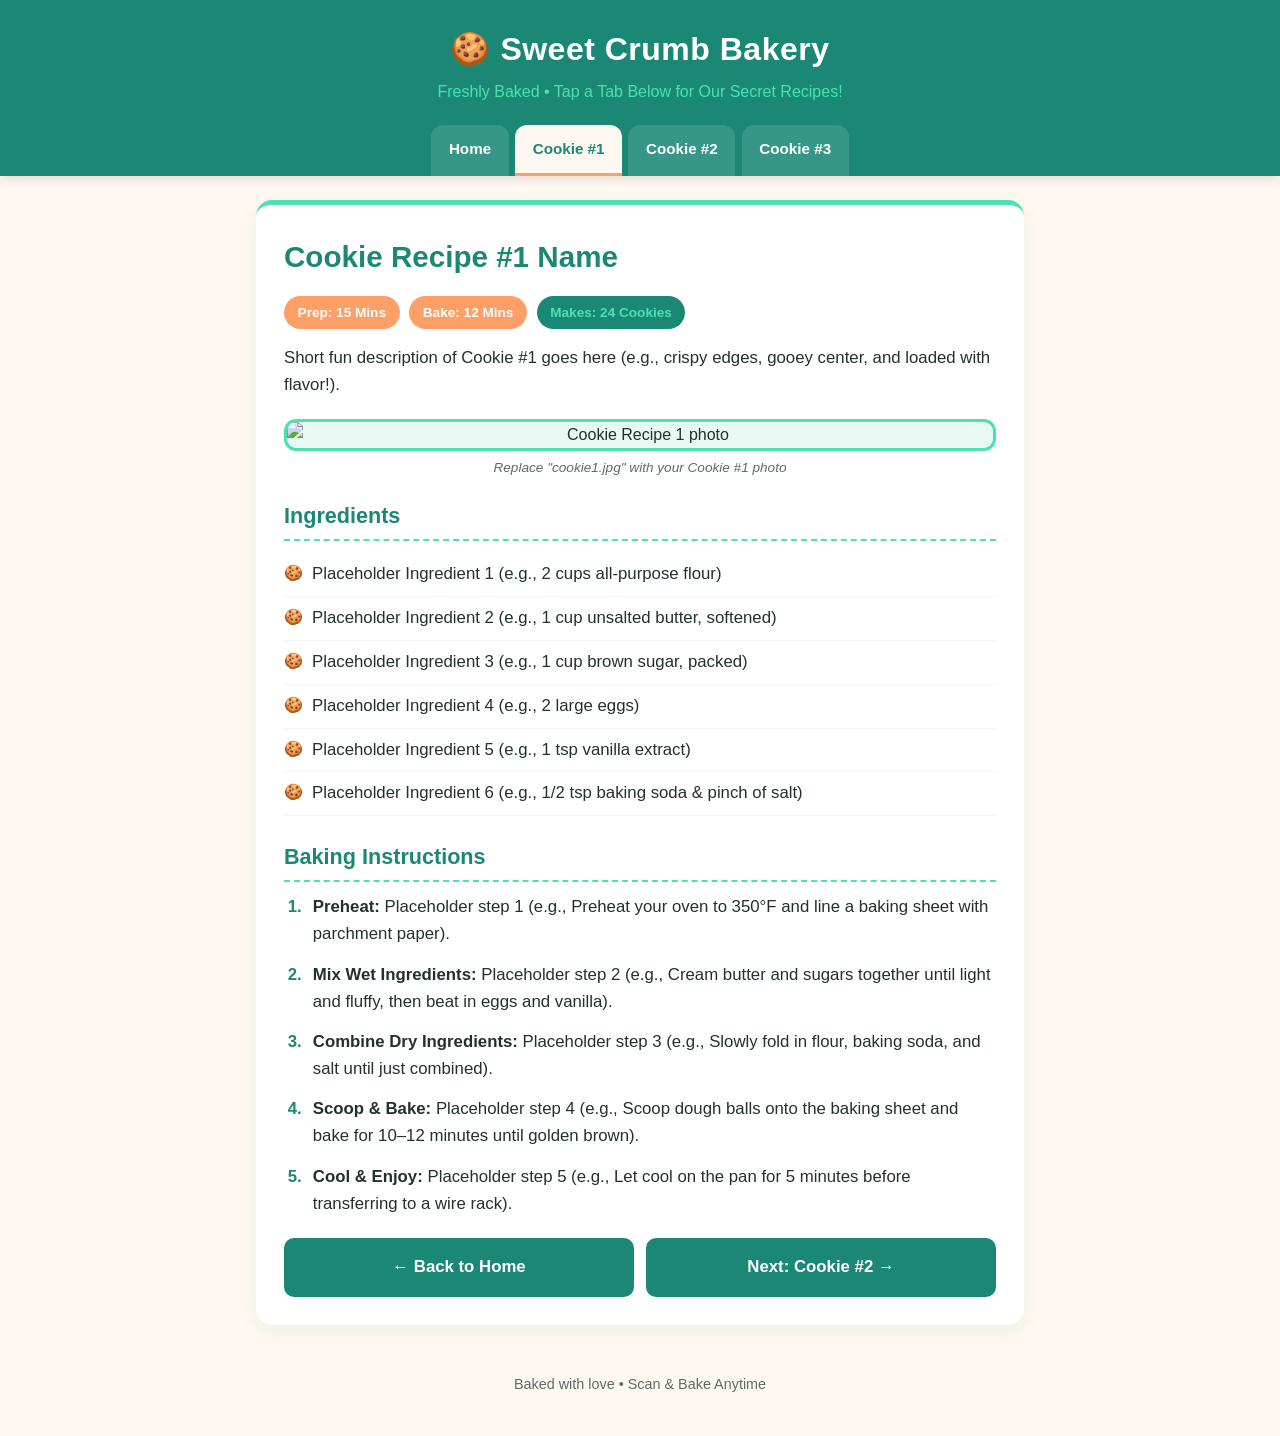
==== recipe1.html @ 288809c9 "Add bakery home page, 3 recipe tabs, and CSS theme" ====
<!DOCTYPE html>
<html lang="en">
<head>
    <meta charset="UTF-8">
    <meta name="viewport" content="width=device-width, initial-scale=1.0">
    <title>Cookie Recipe #1 | Sweet Crumb Bakery</title>
    <link rel="stylesheet" href="style.css">
</head>
<body>

    <header>
        <div class="shop-title">🍪 Sweet Crumb Bakery</div>
        <div class="shop-tagline">Freshly Baked • Tap a Tab Below for Our Secret Recipes!</div>
        <nav>
            <a href="index.html">Home</a>
            <a href="recipe1.html" class="active">Cookie #1</a>
            <a href="recipe2.html">Cookie #2</a>
            <a href="recipe3.html">Cookie #3</a>
        </nav>
    </header>

    <main>
        <article class="card">
            <h1>Cookie Recipe #1 Name</h1>
            
            <div class="recipe-meta">
                <span class="badge">Prep: 15 Mins</span>
                <span class="badge">Bake: 12 Mins</span>
                <span class="badge mint">Makes: 24 Cookies</span>
            </div>

            <p>
                Short fun description of Cookie #1 goes here (e.g., crispy edges, gooey center, and loaded with flavor!).
            </p>

            <!-- IMAGE PLACEHOLDER: Replace "cookie1.jpg" with your actual image file name -->
            <div class="image-box">
                <img src="cookie1.jpg" alt="Cookie Recipe 1 photo">
                <div class="image-caption">Replace "cookie1.jpg" with your Cookie #1 photo</div>
            </div>

            <h2>Ingredients</h2>
            <ul class="ingredients-list">
                <li>Placeholder Ingredient 1 (e.g., 2 cups all-purpose flour)</li>
                <li>Placeholder Ingredient 2 (e.g., 1 cup unsalted butter, softened)</li>
                <li>Placeholder Ingredient 3 (e.g., 1 cup brown sugar, packed)</li>
                <li>Placeholder Ingredient 4 (e.g., 2 large eggs)</li>
                <li>Placeholder Ingredient 5 (e.g., 1 tsp vanilla extract)</li>
                <li>Placeholder Ingredient 6 (e.g., 1/2 tsp baking soda &amp; pinch of salt)</li>
            </ul>

            <h2>Baking Instructions</h2>
            <ol class="instructions-list">
                <li><strong>Preheat:</strong> Placeholder step 1 (e.g., Preheat your oven to 350°F and line a baking sheet with parchment paper).</li>
                <li><strong>Mix Wet Ingredients:</strong> Placeholder step 2 (e.g., Cream butter and sugars together until light and fluffy, then beat in eggs and vanilla).</li>
                <li><strong>Combine Dry Ingredients:</strong> Placeholder step 3 (e.g., Slowly fold in flour, baking soda, and salt until just combined).</li>
                <li><strong>Scoop &amp; Bake:</strong> Placeholder step 4 (e.g., Scoop dough balls onto the baking sheet and bake for 10–12 minutes until golden brown).</li>
                <li><strong>Cool &amp; Enjoy:</strong> Placeholder step 5 (e.g., Let cool on the pan for 5 minutes before transferring to a wire rack).</li>
            </ol>

            <div class="btn-group">
                <a href="index.html" class="btn">← Back to Home</a>
                <a href="recipe2.html" class="btn">Next: Cookie #2 →</a>
            </div>
        </article>
    </main>

    <footer>
        Baked with love • Scan &amp; Bake Anytime
    </footer>

</body>
</html>
---- style.css ----
/* =========================================
   COLOR VARIABLES & BAKERY THEME
   ========================================= */
:root {
    --primary-green: #1B8876;     /* Main brand green */
    --secondary-mint: #4CE1B1;    /* Bright mint accent */
    --accent-warm: #FF9F68;       /* Complementary warm bakery coral/apricot */
    --bg-cream: #FFF8F0;          /* Warm flour/cream page background */
    --card-white: #FFFFFF;        /* Crisp white recipe cards */
    --text-dark: #23312E;         /* Deep charcoal-green for readable text */
    --text-muted: #5A6E69;        /* Muted text for subtitles/notes */
}

/* =========================================
   GLOBAL STYLES & TYPOGRAPHY
   ========================================= */
* {
    box-sizing: border-box;
    margin: 0;
    padding: 0;
}

body {
    font-family: 'Segoe UI', Tahoma, Geneva, Verdana, sans-serif;
    background-color: var(--bg-cream);
    color: var(--text-dark);
    line-height: 1.6;
    font-size: 16px;
}

/* =========================================
   HEADER & NAVIGATION TABS (QR MOBILE FRIENDLY)
   ========================================= */
header {
    background-color: var(--primary-green);
    color: white;
    text-align: center;
    padding: 1.5rem 1rem 0 1rem;
    box-shadow: 0 4px 10px rgba(0, 0, 0, 0.1);
}

.shop-title {
    font-size: 2rem;
    font-weight: 800;
    letter-spacing: 0.5px;
    margin-bottom: 0.25rem;
}

.shop-tagline {
    font-size: 1rem;
    color: var(--secondary-mint);
    margin-bottom: 1.25rem;
    font-weight: 500;
}

nav {
    display: flex;
    justify-content: center;
    flex-wrap: wrap;
    gap: 0.4rem;
    max-width: 800px;
    margin: 0 auto;
}

nav a {
    text-decoration: none;
    color: white;
    background-color: rgba(255, 255, 255, 0.12);
    padding: 0.75rem 1.1rem;
    border-radius: 12px 12px 0 0;
    font-weight: 600;
    font-size: 0.95rem;
    transition: all 0.2s ease;
    border-bottom: 3px solid transparent;
}

nav a:hover {
    background-color: rgba(76, 225, 177, 0.25);
}

/* Active Tab Highlight */
nav a.active {
    background-color: var(--bg-cream);
    color: var(--primary-green);
    border-bottom: 3px solid var(--accent-warm);
    font-weight: 700;
}

/* =========================================
   MAIN CONTAINER & CARDS
   ========================================= */
main {
    max-width: 800px;
    margin: 1.5rem auto;
    padding: 0 1rem;
}

.card {
    background-color: var(--card-white);
    border-radius: 16px;
    padding: 1.75rem;
    margin-bottom: 1.5rem;
    box-shadow: 0 6px 18px rgba(27, 136, 118, 0.08);
    border-top: 5px solid var(--secondary-mint);
}

h1 {
    color: var(--primary-green);
    font-size: 1.85rem;
    margin-bottom: 0.5rem;
}

h2 {
    color: var(--primary-green);
    font-size: 1.35rem;
    margin-top: 1.25rem;
    margin-bottom: 0.75rem;
    padding-bottom: 0.35rem;
    border-bottom: 2px dashed var(--secondary-mint);
}

p {
    margin-bottom: 1rem;
    font-size: 1.05rem;
}

/* =========================================
   IMAGE PLACEHOLDERS & STYLING
   ========================================= */
.image-box {
    width: 100%;
    margin: 1.25rem 0;
    text-align: center;
}

.image-box img {
    width: 100%;
    max-height: 360px;
    object-fit: cover;
    border-radius: 12px;
    border: 3px solid var(--secondary-mint);
    background-color: #E8F8F3;
    display: block;
}

.image-caption {
    font-size: 0.85rem;
    color: var(--text-muted);
    margin-top: 0.4rem;
    font-style: italic;
}

/* =========================================
   RECIPE BADGES, LISTS & BUTTONS
   ========================================= */
.recipe-meta {
    display: flex;
    flex-wrap: wrap;
    gap: 0.6rem;
    margin: 1rem 0;
}

.badge {
    background-color: var(--accent-warm);
    color: #fff;
    padding: 0.35rem 0.85rem;
    border-radius: 20px;
    font-size: 0.85rem;
    font-weight: 700;
}

.badge.mint {
    background-color: var(--primary-green);
    color: var(--secondary-mint);
}

ul.ingredients-list {
    list-style-type: none;
    margin-bottom: 1.5rem;
}

ul.ingredients-list li {
    padding: 0.5rem 0.5rem 0.5rem 1.75rem;
    position: relative;
    border-bottom: 1px solid #F0F5F4;
    font-size: 1.05rem;
}

ul.ingredients-list li::before {
    content: "🍪";
    position: absolute;
    left: 0;
    font-size: 0.95rem;
}

ol.instructions-list {
    padding-left: 1.4rem;
    margin-bottom: 1rem;
}

ol.instructions-list li {
    margin-bottom: 0.85rem;
    padding-left: 0.4rem;
    font-size: 1.05rem;
}

ol.instructions-list li::marker {
    color: var(--primary-green);
    font-weight: 800;
}

.btn-group {
    display: flex;
    flex-direction: column;
    gap: 0.75rem;
    margin-top: 1.25rem;
}

.btn {
    display: block;
    text-align: center;
    background-color: var(--primary-green);
    color: white;
    text-decoration: none;
    padding: 0.9rem 1.25rem;
    border-radius: 10px;
    font-weight: 700;
    font-size: 1.05rem;
    border: 2px solid var(--primary-green);
    transition: 0.2s ease;
}

.btn:hover {
    background-color: var(--accent-warm);
    border-color: var(--accent-warm);
    color: white;
}

/* =========================================
   FOOTER
   ========================================= */
footer {
    text-align: center;
    padding: 1.5rem 1rem 2.5rem 1rem;
    color: var(--text-muted);
    font-size: 0.9rem;
}

/* Desktop adjustment */
@media (min-width: 600px) {
    .btn-group {
        flex-direction: row;
    }
    .btn {
        flex: 1;
    }
}
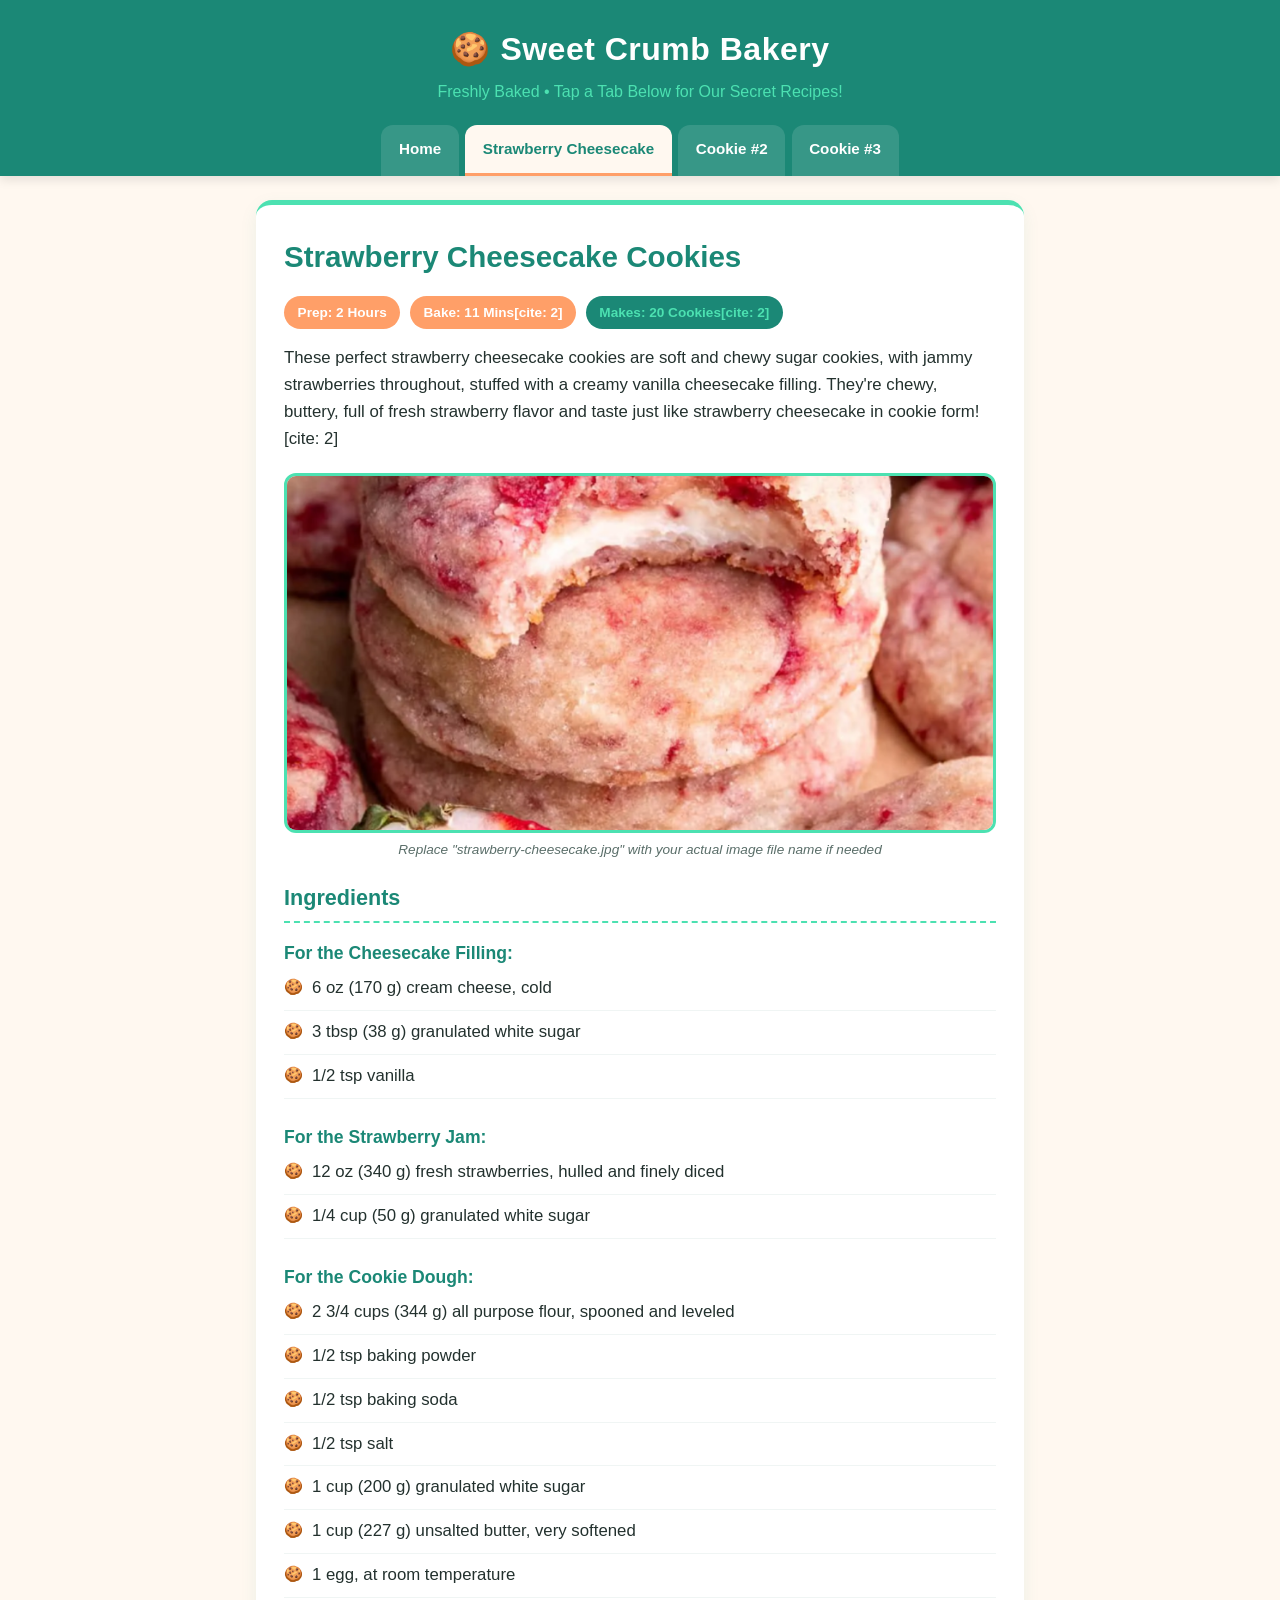
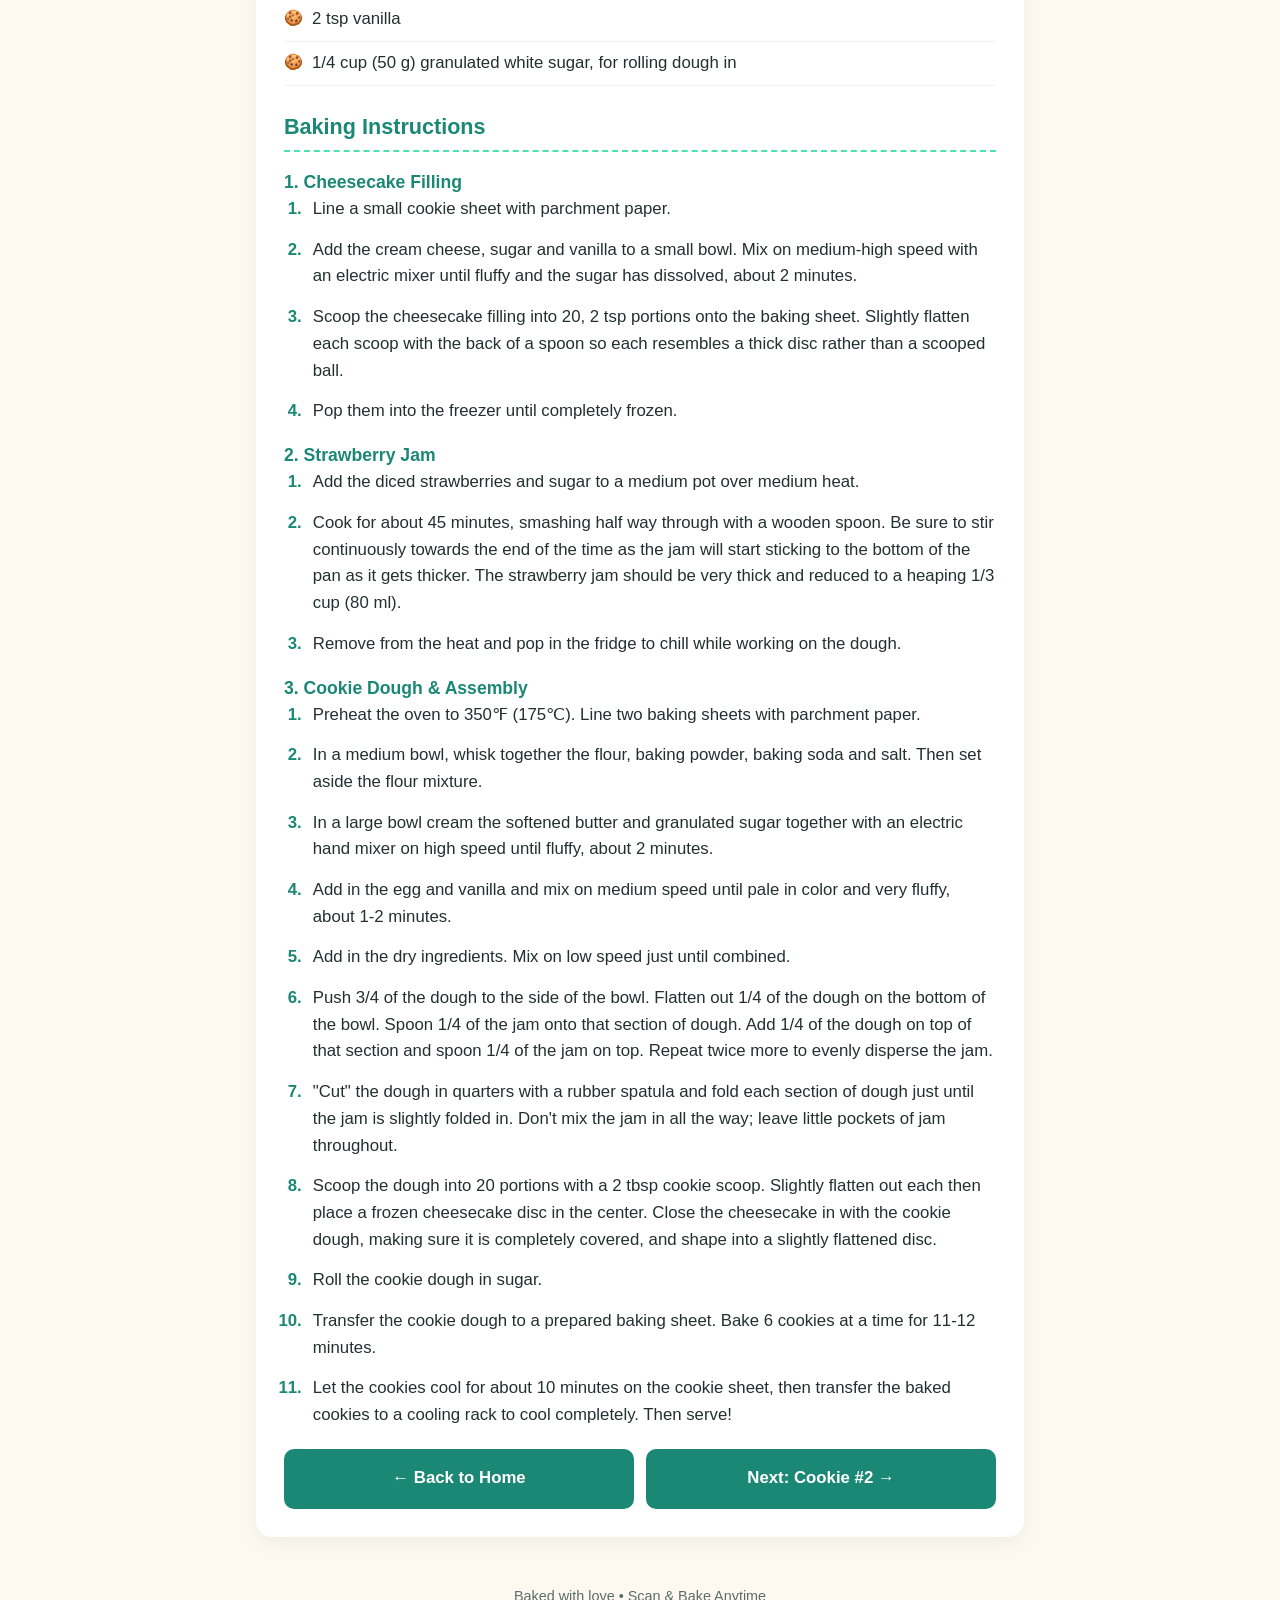
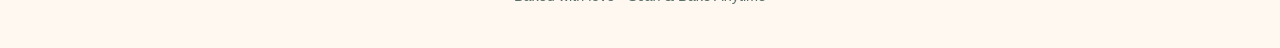
==== commit e10a6b57: "recipe 1 (cheesecake cookies) update." ====
--- a/recipe1.html
+++ b/recipe1.html
@@ -3,7 +3,7 @@
 <head>
     <meta charset="UTF-8">
     <meta name="viewport" content="width=device-width, initial-scale=1.0">
-    <title>Cookie Recipe #1 | Sweet Crumb Bakery</title>
+    <title>Strawberry Cheesecake Cookies | Sweet Crumb Bakery</title>
     <link rel="stylesheet" href="style.css">
 </head>
 <body>
@@ -13,7 +13,7 @@
         <div class="shop-tagline">Freshly Baked • Tap a Tab Below for Our Secret Recipes!</div>
         <nav>
             <a href="index.html">Home</a>
-            <a href="recipe1.html" class="active">Cookie #1</a>
+            <a href="recipe1.html" class="active">Strawberry Cheesecake</a>
             <a href="recipe2.html">Cookie #2</a>
             <a href="recipe3.html">Cookie #3</a>
         </nav>
@@ -21,41 +21,82 @@
 
     <main>
         <article class="card">
-            <h1>Cookie Recipe #1 Name</h1>
+            <h1>Strawberry Cheesecake Cookies</h1>
             
             <div class="recipe-meta">
-                <span class="badge">Prep: 15 Mins</span>
-                <span class="badge">Bake: 12 Mins</span>
-                <span class="badge mint">Makes: 24 Cookies</span>
+                <span class="badge">Prep: 2 Hours</span>
+                <span class="badge">Bake: 11 Mins[cite: 2]</span>
+                <span class="badge mint">Makes: 20 Cookies[cite: 2]</span>
             </div>
 
             <p>
-                Short fun description of Cookie #1 goes here (e.g., crispy edges, gooey center, and loaded with flavor!).
+                These perfect strawberry cheesecake cookies are soft and chewy sugar cookies, with jammy strawberries throughout, stuffed with a creamy vanilla cheesecake filling. They're chewy, buttery, full of fresh strawberry flavor and taste just like strawberry cheesecake in cookie form![cite: 2]
             </p>
 
-            <!-- IMAGE PLACEHOLDER: Replace "cookie1.jpg" with your actual image file name -->
+            <!-- IMAGE PLACEHOLDER: Using your strawberry-cheesecake cookie photo -->
             <div class="image-box">
-                <img src="cookie1.jpg" alt="Cookie Recipe 1 photo">
-                <div class="image-caption">Replace "cookie1.jpg" with your Cookie #1 photo</div>
+                <img src="cheesecakecookies.png" alt="Strawberry Cheesecake Cookies">
+                <div class="image-caption">Replace "strawberry-cheesecake.jpg" with your actual image file name if needed</div>
             </div>
 
             <h2>Ingredients</h2>
+
+            <h3 style="color: var(--primary-green); margin-top: 1rem; font-size: 1.1rem;">For the Cheesecake Filling:</h3>
             <ul class="ingredients-list">
-                <li>Placeholder Ingredient 1 (e.g., 2 cups all-purpose flour)</li>
-                <li>Placeholder Ingredient 2 (e.g., 1 cup unsalted butter, softened)</li>
-                <li>Placeholder Ingredient 3 (e.g., 1 cup brown sugar, packed)</li>
-                <li>Placeholder Ingredient 4 (e.g., 2 large eggs)</li>
-                <li>Placeholder Ingredient 5 (e.g., 1 tsp vanilla extract)</li>
-                <li>Placeholder Ingredient 6 (e.g., 1/2 tsp baking soda &amp; pinch of salt)</li>
+                <li>6 oz (170 g) cream cheese, cold</li>
+                <li>3 tbsp (38 g) granulated white sugar</li>
+                <li>1/2 tsp vanilla</li>
+            </ul>
+
+            <h3 style="color: var(--primary-green); margin-top: 1rem; font-size: 1.1rem;">For the Strawberry Jam:</h3>
+            <ul class="ingredients-list">
+                <li>12 oz (340 g) fresh strawberries, hulled and finely diced</li>
+                <li>1/4 cup (50 g) granulated white sugar</li>
+            </ul>
+
+            <h3 style="color: var(--primary-green); margin-top: 1rem; font-size: 1.1rem;">For the Cookie Dough:</h3>
+            <ul class="ingredients-list">
+                <li>2 3/4 cups (344 g) all purpose flour, spooned and leveled</li>
+                <li>1/2 tsp baking powder</li>
+                <li>1/2 tsp baking soda</li>
+                <li>1/2 tsp salt</li>
+                <li>1 cup (200 g) granulated white sugar</li>
+                <li>1 cup (227 g) unsalted butter, very softened</li>
+                <li>1 egg, at room temperature</li>
+                <li>2 tsp vanilla</li>
+                <li>1/4 cup (50 g) granulated white sugar, for rolling dough in</li>
             </ul>
 
             <h2>Baking Instructions</h2>
+
+            <h3 style="color: var(--primary-green); margin-top: 1rem; font-size: 1.1rem;">1. Cheesecake Filling</h3>
             <ol class="instructions-list">
-                <li><strong>Preheat:</strong> Placeholder step 1 (e.g., Preheat your oven to 350°F and line a baking sheet with parchment paper).</li>
-                <li><strong>Mix Wet Ingredients:</strong> Placeholder step 2 (e.g., Cream butter and sugars together until light and fluffy, then beat in eggs and vanilla).</li>
-                <li><strong>Combine Dry Ingredients:</strong> Placeholder step 3 (e.g., Slowly fold in flour, baking soda, and salt until just combined).</li>
-                <li><strong>Scoop &amp; Bake:</strong> Placeholder step 4 (e.g., Scoop dough balls onto the baking sheet and bake for 10–12 minutes until golden brown).</li>
-                <li><strong>Cool &amp; Enjoy:</strong> Placeholder step 5 (e.g., Let cool on the pan for 5 minutes before transferring to a wire rack).</li>
+                <li>Line a small cookie sheet with parchment paper.</li>
+                <li>Add the cream cheese, sugar and vanilla to a small bowl. Mix on medium-high speed with an electric mixer until fluffy and the sugar has dissolved, about 2 minutes.</li>
+                <li>Scoop the cheesecake filling into 20, 2 tsp portions onto the baking sheet. Slightly flatten each scoop with the back of a spoon so each resembles a thick disc rather than a scooped ball.</li>
+                <li>Pop them into the freezer until completely frozen.</li>
+            </ol>
+
+            <h3 style="color: var(--primary-green); margin-top: 1rem; font-size: 1.1rem;">2. Strawberry Jam</h3>
+            <ol class="instructions-list">
+                <li>Add the diced strawberries and sugar to a medium pot over medium heat.</li>
+                <li>Cook for about 45 minutes, smashing half way through with a wooden spoon. Be sure to stir continuously towards the end of the time as the jam will start sticking to the bottom of the pan as it gets thicker. The strawberry jam should be very thick and reduced to a heaping 1/3 cup (80 ml).</li>
+                <li>Remove from the heat and pop in the fridge to chill while working on the dough.</li>
+            </ol>
+
+            <h3 style="color: var(--primary-green); margin-top: 1rem; font-size: 1.1rem;">3. Cookie Dough &amp; Assembly</h3>
+            <ol class="instructions-list">
+                <li>Preheat the oven to 350℉ (175℃). Line two baking sheets with parchment paper.</li>
+                <li>In a medium bowl, whisk together the flour, baking powder, baking soda and salt. Then set aside the flour mixture.</li>
+                <li>In a large bowl cream the softened butter and granulated sugar together with an electric hand mixer on high speed until fluffy, about 2 minutes.</li>
+                <li>Add in the egg and vanilla and mix on medium speed until pale in color and very fluffy, about 1-2 minutes.</li>
+                <li>Add in the dry ingredients. Mix on low speed just until combined.</li>
+                <li>Push 3/4 of the dough to the side of the bowl. Flatten out 1/4 of the dough on the bottom of the bowl. Spoon 1/4 of the jam onto that section of dough. Add 1/4 of the dough on top of that section and spoon 1/4 of the jam on top. Repeat twice more to evenly disperse the jam.</li>
+                <li>"Cut" the dough in quarters with a rubber spatula and fold each section of dough just until the jam is slightly folded in. Don't mix the jam in all the way; leave little pockets of jam throughout.</li>
+                <li>Scoop the dough into 20 portions with a 2 tbsp cookie scoop. Slightly flatten out each then place a frozen cheesecake disc in the center. Close the cheesecake in with the cookie dough, making sure it is completely covered, and shape into a slightly flattened disc.</li>
+                <li>Roll the cookie dough in sugar.</li>
+                <li>Transfer the cookie dough to a prepared baking sheet. Bake 6 cookies at a time for 11-12 minutes.</li>
+                <li>Let the cookies cool for about 10 minutes on the cookie sheet, then transfer the baked cookies to a cooling rack to cool completely. Then serve!</li>
             </ol>
 
             <div class="btn-group">
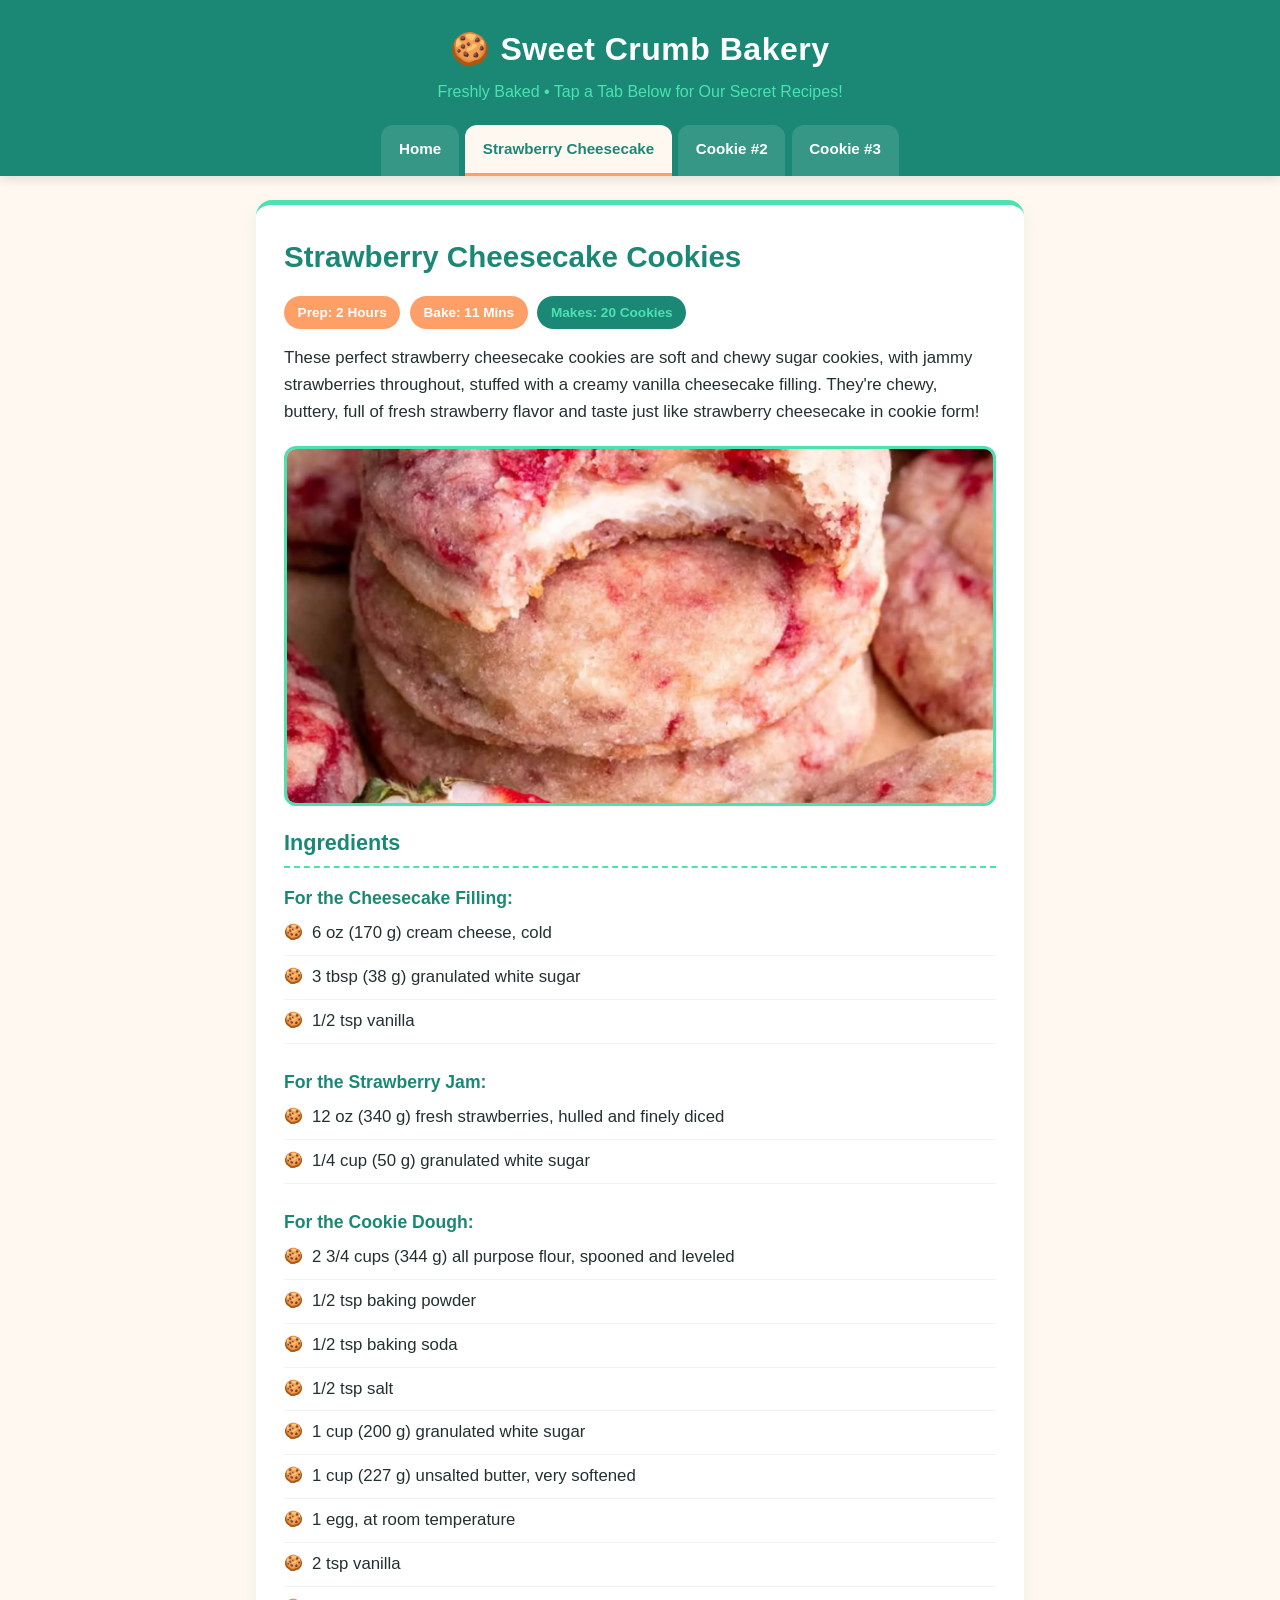
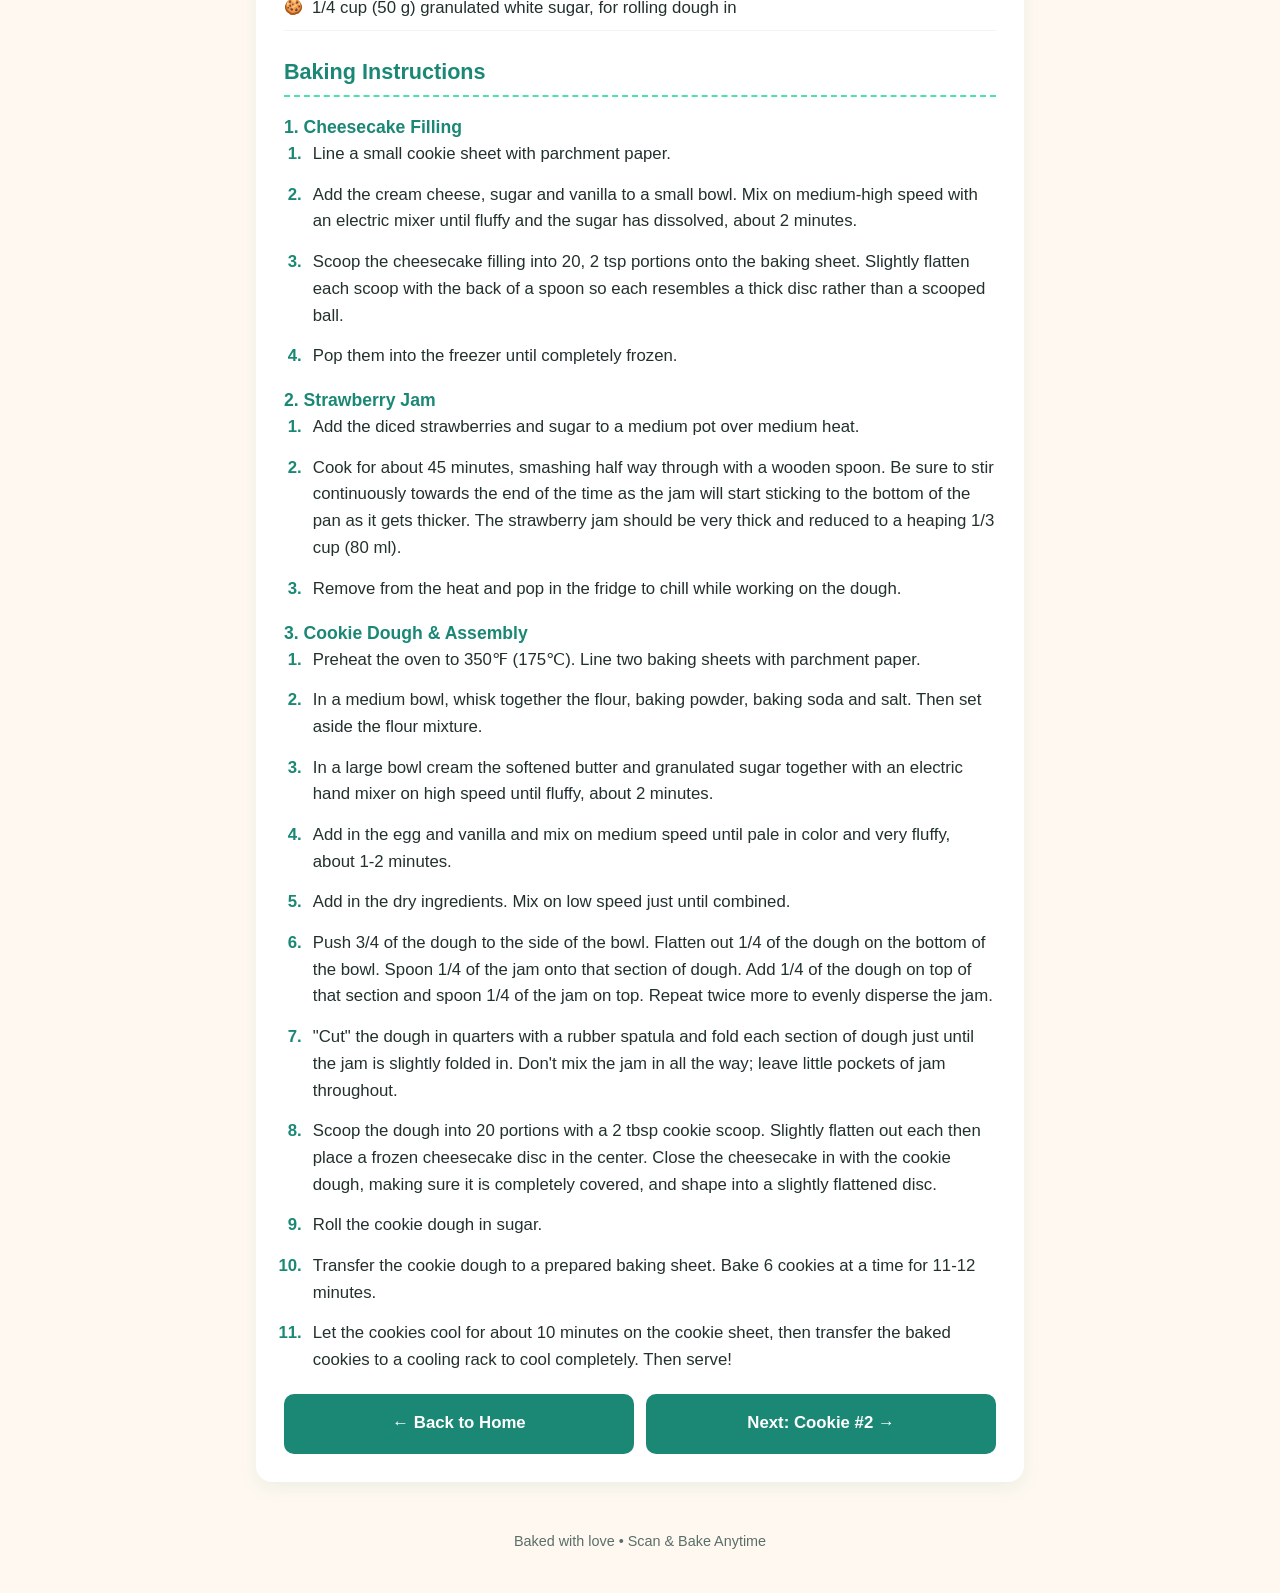
==== commit 6426ddbc: "recipe 2 upload and minor corrections to home page" ====
--- a/recipe1.html
+++ b/recipe1.html
@@ -25,18 +25,18 @@
             
             <div class="recipe-meta">
                 <span class="badge">Prep: 2 Hours</span>
-                <span class="badge">Bake: 11 Mins[cite: 2]</span>
-                <span class="badge mint">Makes: 20 Cookies[cite: 2]</span>
+                <span class="badge">Bake: 11 Mins</span>
+                <span class="badge mint">Makes: 20 Cookies</span>
             </div>
 
             <p>
-                These perfect strawberry cheesecake cookies are soft and chewy sugar cookies, with jammy strawberries throughout, stuffed with a creamy vanilla cheesecake filling. They're chewy, buttery, full of fresh strawberry flavor and taste just like strawberry cheesecake in cookie form![cite: 2]
+                These perfect strawberry cheesecake cookies are soft and chewy sugar cookies, with jammy strawberries throughout, stuffed with a creamy vanilla cheesecake filling. They're chewy, buttery, full of fresh strawberry flavor and taste just like strawberry cheesecake in cookie form!
             </p>
 
             <!-- IMAGE PLACEHOLDER: Using your strawberry-cheesecake cookie photo -->
             <div class="image-box">
                 <img src="cheesecakecookies.png" alt="Strawberry Cheesecake Cookies">
-                <div class="image-caption">Replace "strawberry-cheesecake.jpg" with your actual image file name if needed</div>
+                <div class="Strawbery Cheesecake Cookies"></div>
             </div>
 
             <h2>Ingredients</h2>
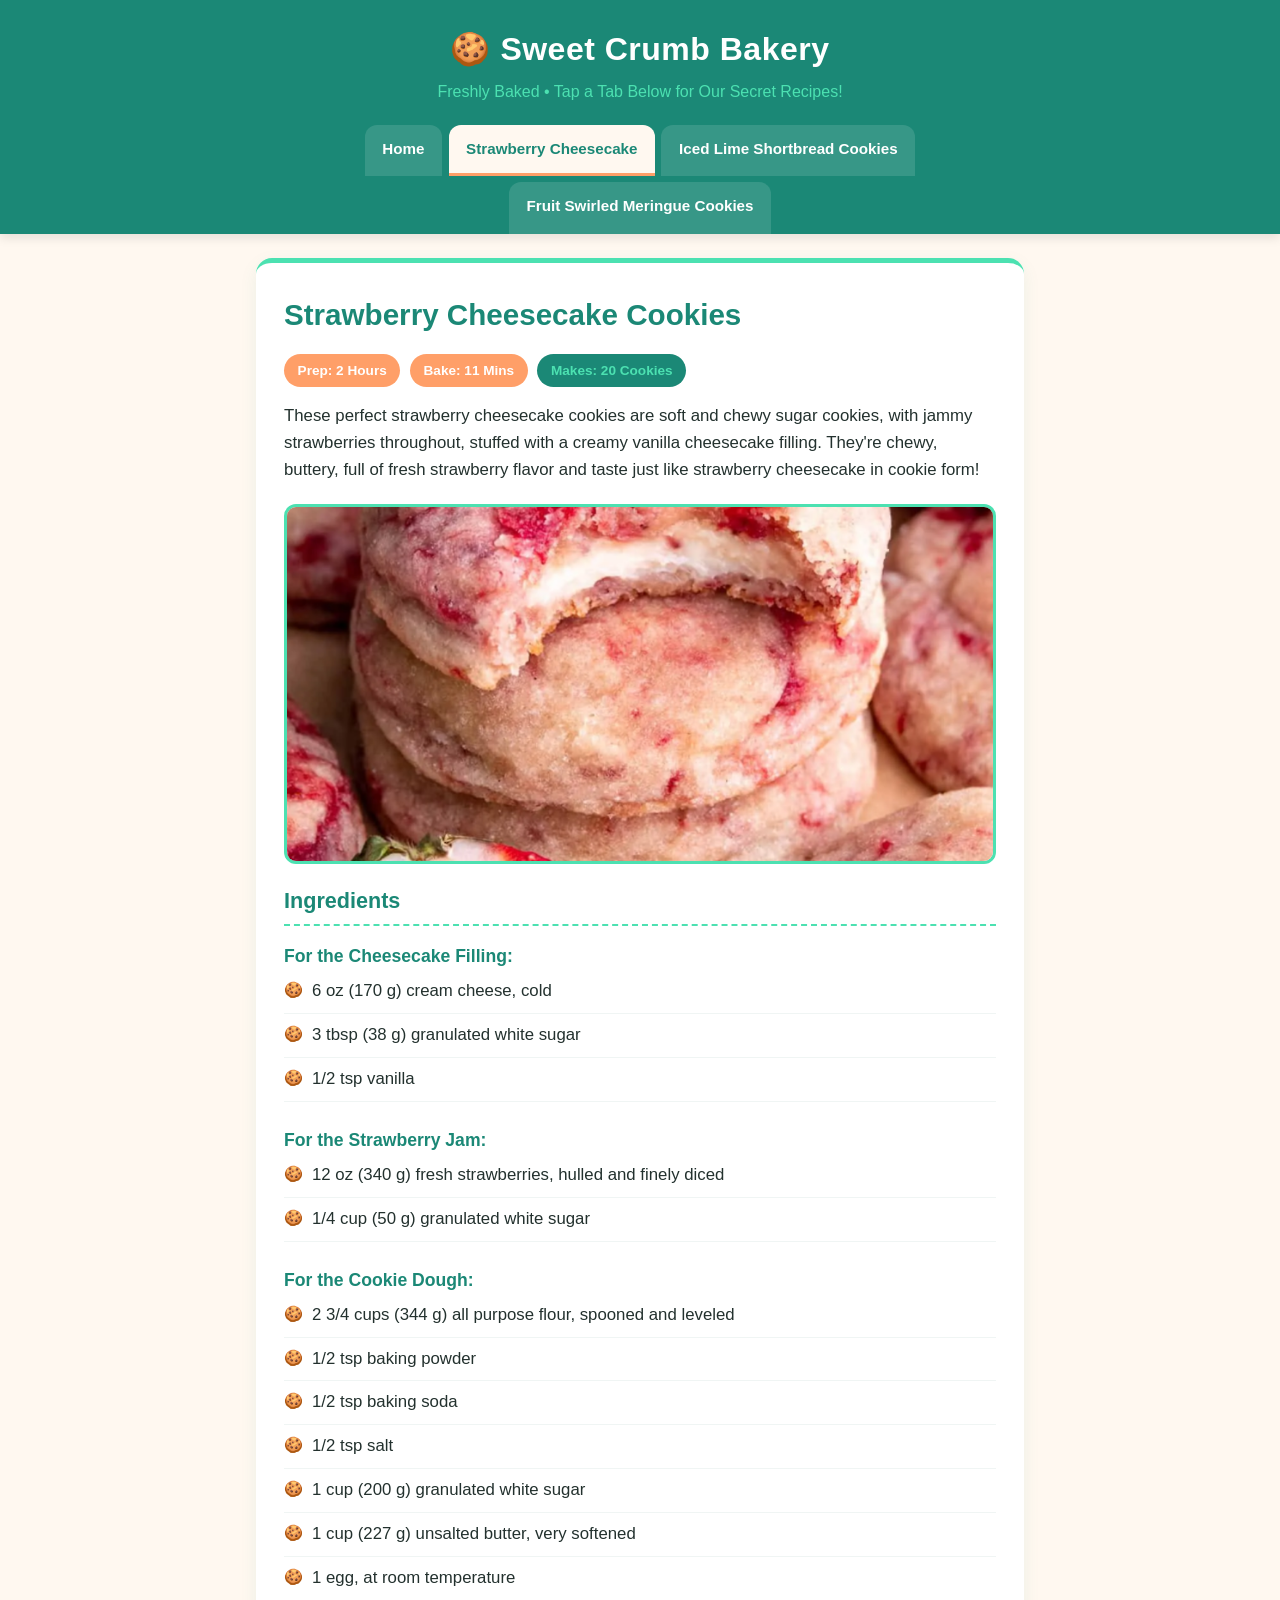
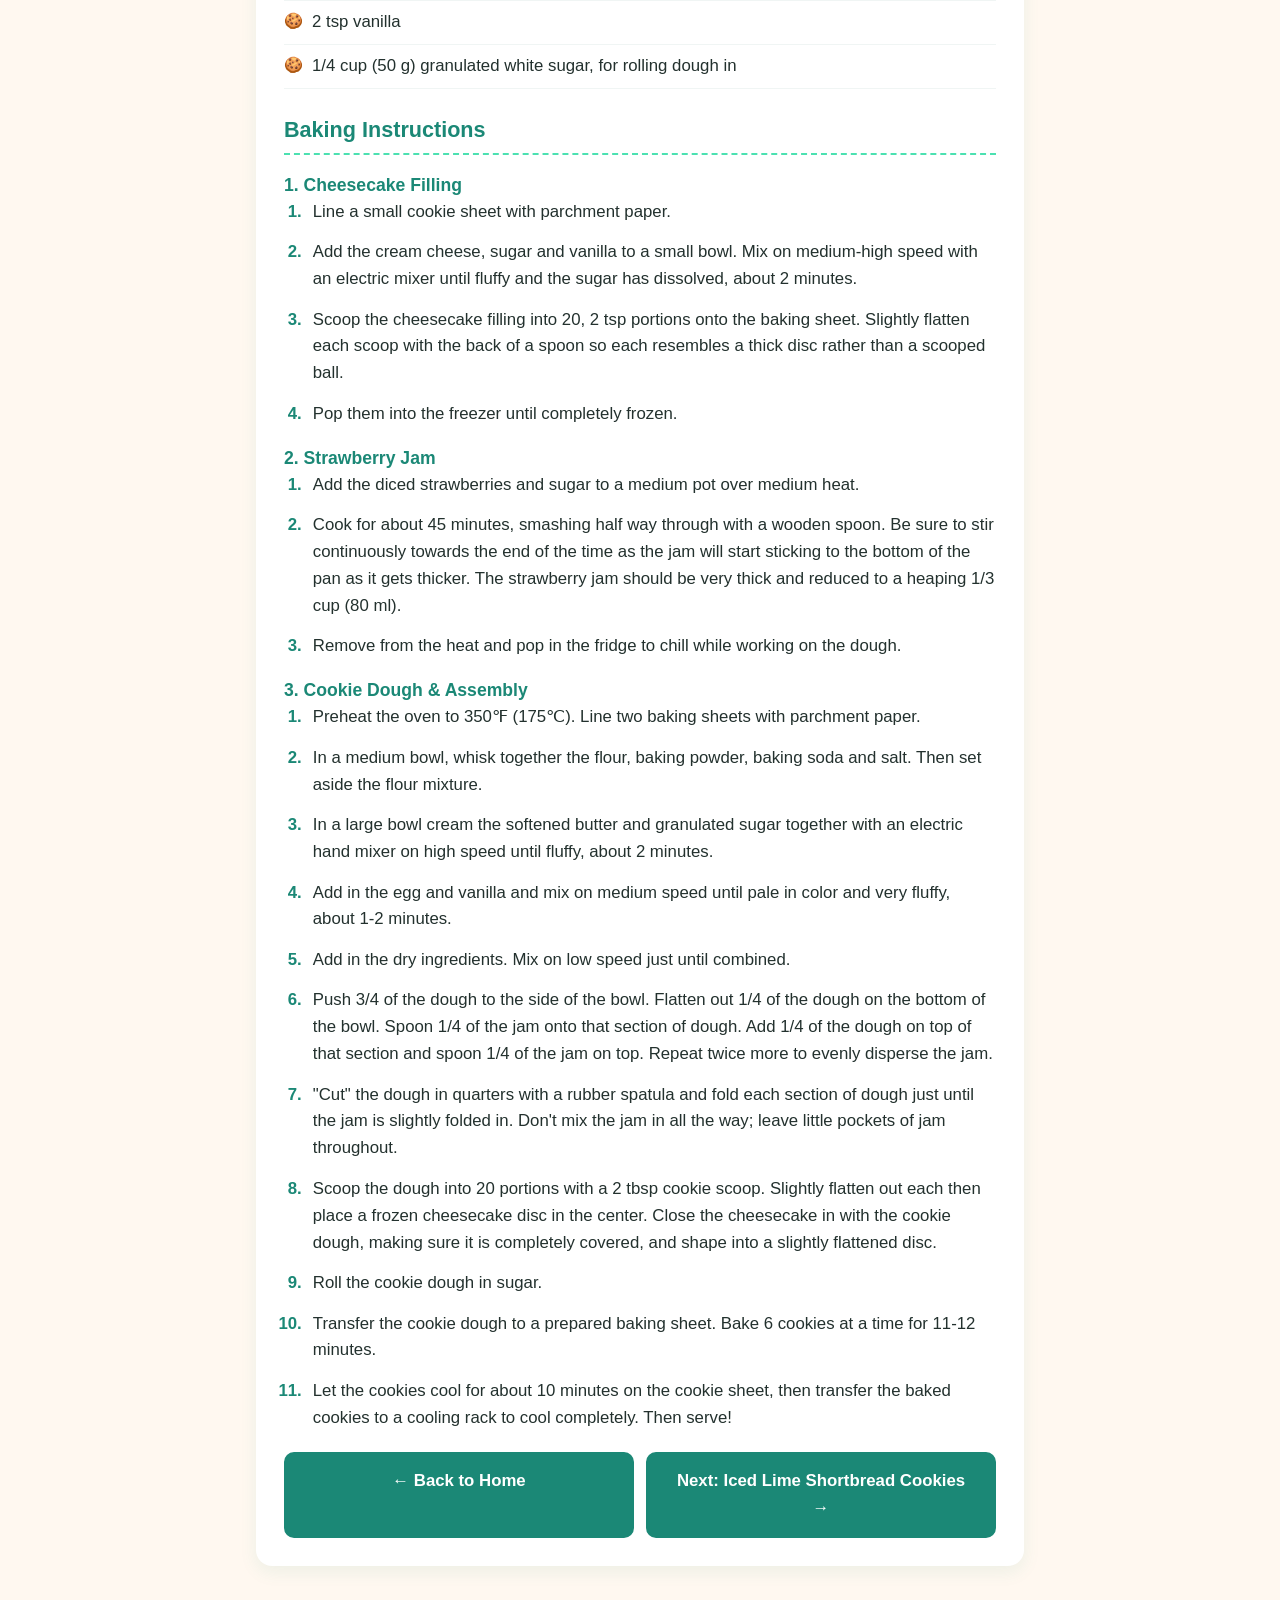
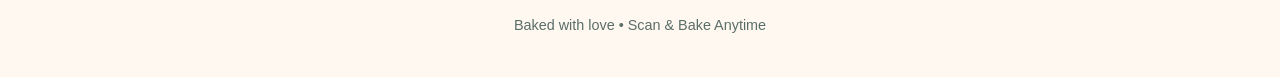
==== commit 88451297: "uploaded recipe number 3 and made adjustments to other html pages." ====
--- a/recipe1.html
+++ b/recipe1.html
@@ -14,8 +14,8 @@
         <nav>
             <a href="index.html">Home</a>
             <a href="recipe1.html" class="active">Strawberry Cheesecake</a>
-            <a href="recipe2.html">Cookie #2</a>
-            <a href="recipe3.html">Cookie #3</a>
+            <a href="recipe2.html">Iced Lime Shortbread Cookies</a>
+            <a href="recipe3.html">Fruit Swirled Meringue Cookies</a>
         </nav>
     </header>
 
@@ -101,7 +101,7 @@
 
             <div class="btn-group">
                 <a href="index.html" class="btn">← Back to Home</a>
-                <a href="recipe2.html" class="btn">Next: Cookie #2 →</a>
+                <a href="recipe2.html" class="btn">Next: Iced Lime Shortbread Cookies →</a>
             </div>
         </article>
     </main>
